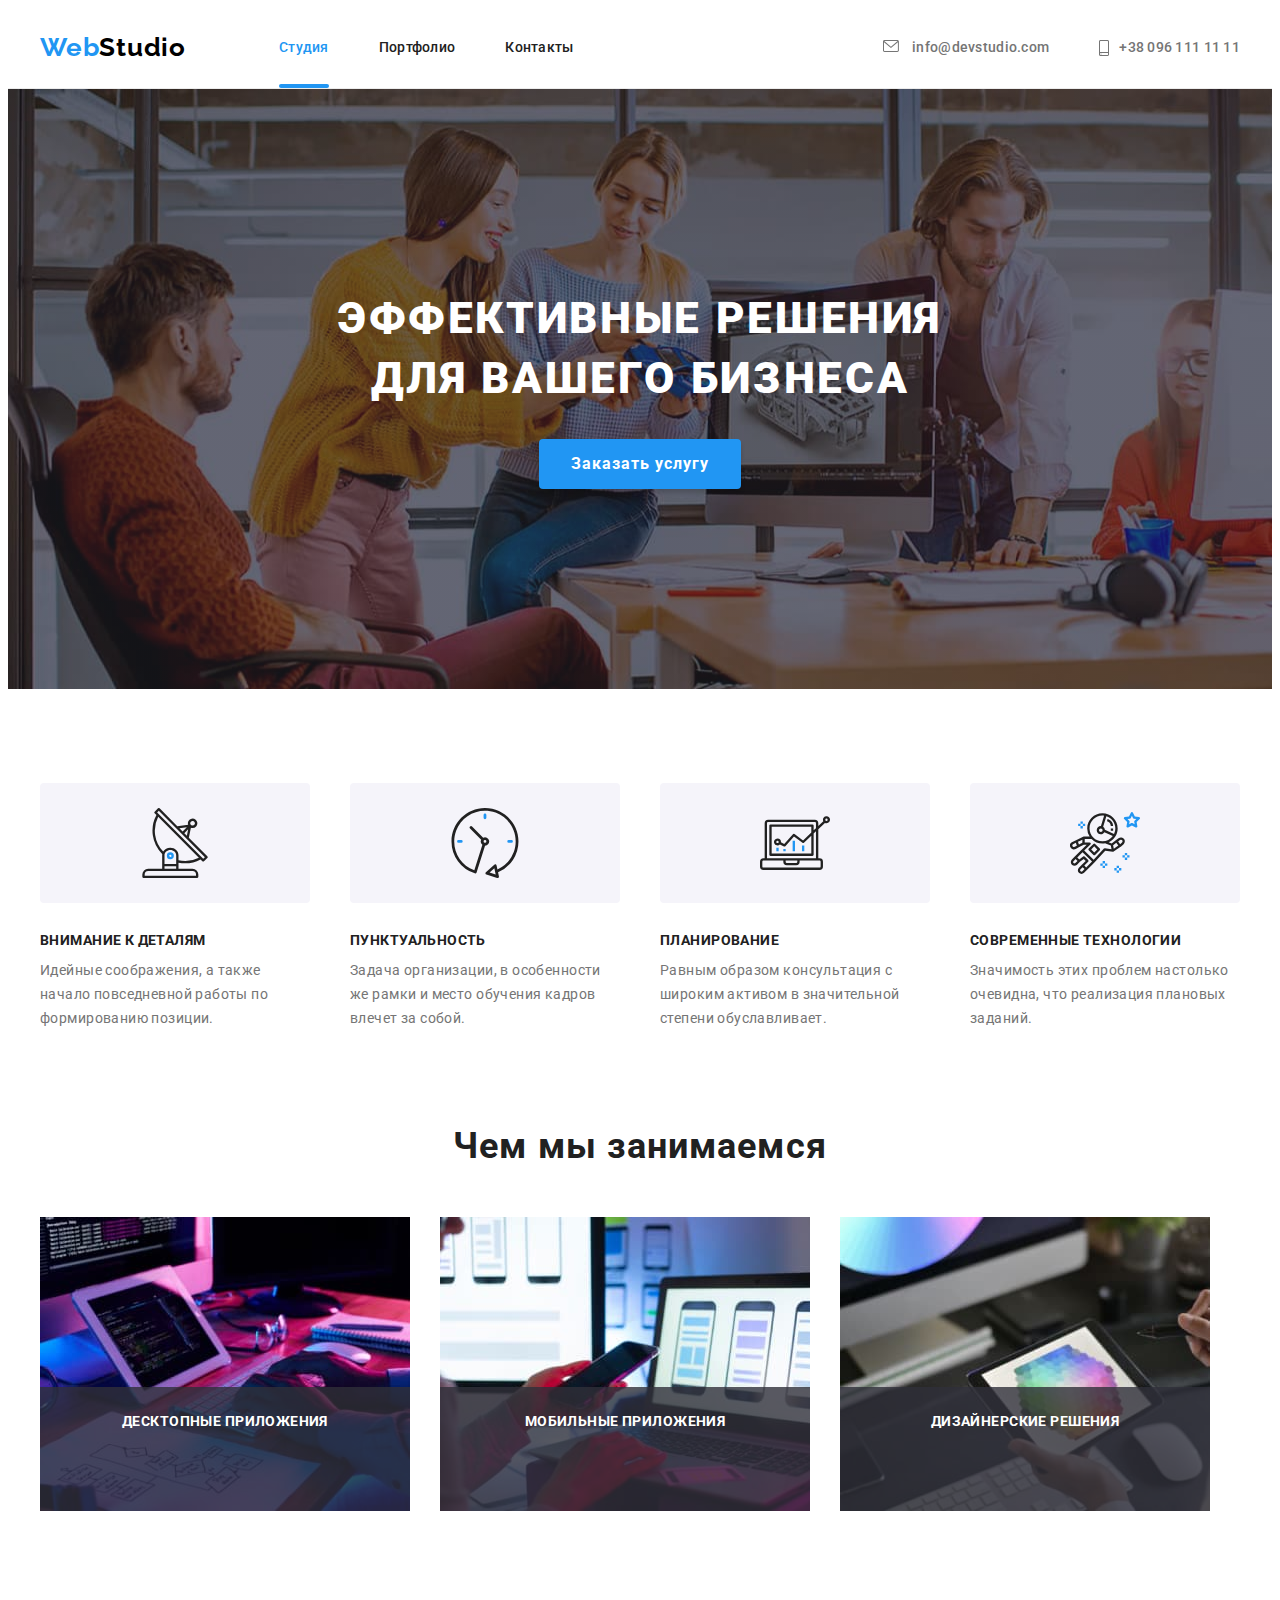
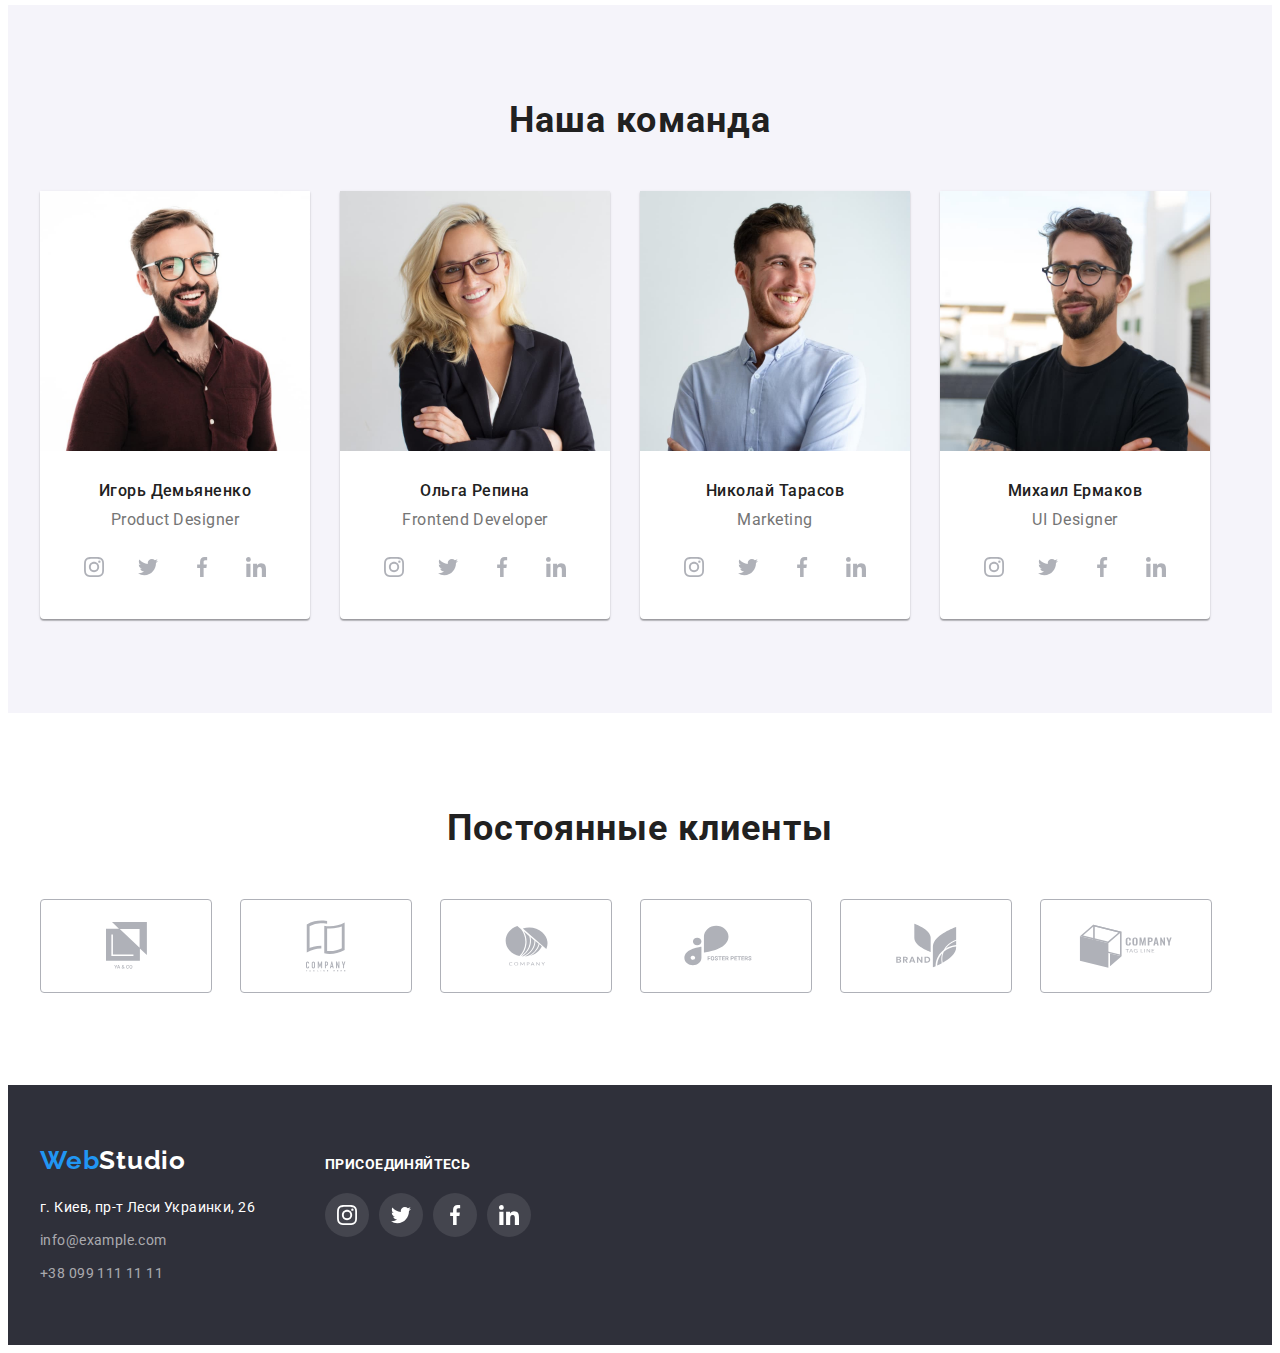
==== index.html @ 3b10139d "Initial commit" ====
<!DOCTYPE html>
<html lang="ru">
  <head>
    <meta charset="UTF-8" />
    <meta http-equiv="X-UA-Compatible" content="IE=edge" />
    <meta name="viewport" content="width=device-width, initial-scale=1.0" />
    <title>Студия</title>
    <link rel="preconnect" href="https://fonts.googleapis.com" />
    <link rel="preconnect" href="https://fonts.gstatic.com" crossorigin />
    <link
      href="https://fonts.googleapis.com/css2?family=Raleway:wght@700&family=Roboto:wght@400;500;700;900&display=swap"
      rel="stylesheet"
    />
    <link
      rel="stylesheet"
      href="https://cdnjs.cloudflare.com/ajax/libs/modern-normalize/1.1.0/modern-normalize.min.css"
      integrity="sha512-wpPYUAdjBVSE4KJnH1VR1HeZfpl1ub8YT/NKx4PuQ5NmX2tKuGu6U/JRp5y+Y8XG2tV+wKQpNHVUX03MfMFn9Q=="
      crossorigin="anonymous"
      referrerpolicy="no-referrer"
    />

    <link rel="stylesheet" href="./css/styles.css" />
  </head>

  <body>
    <header class="header">
      <div class="container">
        <nav class="nav-container">
          <a class="logo logo-up" href="./index.html">
            Web<span class="header-logo">Studio</span></a
          >
          <ul class="nav">
            <li class="nav-item">
              <a class="nav-list current" href="./index.html">Студия</a>
            </li>
            <li class="nav-item">
              <a class="nav-list" href="./portfolio.html">Портфолио</a>
            </li>
            <li class="nav-item"><a class="nav-list" href="">Контакты</a></li>
          </ul>
        </nav>
        <ul class="nav-auth">
          <li>
            <a class="mail nav-list" href="mailto:info@devstudio.com">
              <svg class="mail-icon" width="16" height="12">
                <use href="./images/icons.svg#envelope"></use>
              </svg>
              info@devstudio.com</a
            >
          </li>
          <li>
            <a class="mail nav-list tel" href="tel:380961111111">
              <svg class="mail-icon" width="10" height="16">
                <use href="./images/icons.svg#smartphone"></use>
              </svg>
              +38 096 111 11 11</a
            >
          </li>
        </ul>
      </div>
    </header>
    <main>
      <section class="section-hero">
        <h1 class="hero">
          Эффективные решения <br />
          для вашего бизнеса
        </h1>
        <button class="button-hero" type="button" data-modal-open>
          Заказать услугу
        </button>
      </section>

      <section class="section">
        <div class="container">
          <h2 class="visually-hidden">Особенности</h2>
          <ul class="feature-list">
            <li>
              <div class="feature-div">
                <svg width="70" height="70">
                  <use href="./images/icons.svg#antenna"></use>
                </svg>
              </div>
              <h3 class="feature-title">Внимание к деталям</h3>
              <p class="feature-text">
                Идейные соображения, а также начало повседневной работы по
                формированию позиции.
              </p>
            </li>
            <li>
              <div class="feature-div">
                <svg width="70" height="70">
                  <use href="./images/icons.svg#clock"></use>
                </svg>
              </div>
              <h3 class="feature-title">Пунктуальность</h3>
              <p class="feature-text">
                Задача организации, в особенности же рамки и место обучения
                кадров влечет за собой.
              </p>
            </li>
            <li>
              <div class="feature-div">
                <svg width="70" height="70">
                  <use href="./images/icons.svg#diagram"></use>
                </svg>
              </div>

              <h3 class="feature-title">Планирование</h3>
              <p class="feature-text">
                Равным образом консультация с широким активом в значительной
                степени обуславливает.
              </p>
            </li>
            <li>
              <div class="feature-div">
                <svg width="70" height="70">
                  <use href="./images/icons.svg#astronaut"></use>
                </svg>
              </div>

              <h3 class="feature-title">Современные технологии</h3>
              <p class="feature-text">
                Значимость этих проблем настолько очевидна, что реализация
                плановых заданий.
              </p>
            </li>
          </ul>
        </div>
      </section>

      <section class="promo">
        <div class="container">
          <h2 class="title">Чем мы занимаемся</h2>
          <ul class="promo-list">
            <li class="promo-item">
              <img
                src="./images/work/work-1.jpg"
                alt="Разрабатываем приложения для настольных компьютеров"
                width="370"
                height="294"
              />
              <div class="promo-bgc">
                <p class="promo-descr">Десктопные приложения</p>
              </div>
            </li>
            <li class="promo-item">
              <img
                src="./images/work/work-2.jpg"
                alt="Разрабатываем приложения для мобильных устройств"
                width="370"
                height="294"
              />
              <div class="promo-bgc">
                <p class="promo-descr">Мобильные приложения</p>
              </div>
            </li>
            <li class="promo-item">
              <img
                src="./images/work/work-3.jpg"
                alt="Разрабатываем дизайнерские проекты"
                width="370"
                height="294"
              />
              <div class="promo-bgc">
                <p class="promo-descr">Дизайнерские решения</p>
              </div>
            </li>
          </ul>
        </div>
      </section>

      <section class="team section">
        <div class="container">
          <h2 class="title">Наша команда</h2>
          <ul class="team-list">
            <li class="team-item">
              <img
                class="team-img"
                src="./images/team/team.jpg"
                alt="Игорь Демьяненко"
                width="270"
                height="260"
              />
              <div class="team-desc">
                <h3 class="team-name">Игорь Демьяненко</h3>
                <p class="team-position" lang="en">Product Designer</p>
                <ul class="social-list">
                  <li class="social-item">
                    <a
                      class="social-link"
                      href=""
                      aria-label="Icon Instagram"
                      target="_blank"
                      rel="noopener noreferrer"
                    >
                      <svg class="social-icon" width="20" height="20">
                        <use href="./images/icons.svg#instagram"></use>
                      </svg>
                    </a>
                  </li>
                  <li class="social-item">
                    <a
                      class="social-link"
                      href=""
                      aria-label="Icon Twitter"
                      target="_blank"
                      rel="noopener noreferrer"
                    >
                      <svg class="social-icon" width="20" height="20">
                        <use href="./images/icons.svg#twitter"></use>
                      </svg>
                    </a>
                  </li>
                  <li class="social-item">
                    <a
                      class="social-link"
                      href=""
                      aria-label="Icon Facebook"
                      target="_blank"
                      rel="noopener noreferrer"
                    >
                      <svg class="social-icon" width="20" height="20">
                        <use href="./images/icons.svg#facebook"></use>
                      </svg>
                    </a>
                  </li>
                  <li class="social-item">
                    <a
                      class="social-link"
                      href=""
                      aria-label="Icon Linkedin"
                      target="_blank"
                      rel="noopener noreferrer"
                    >
                      <svg class="social-icon" width="20" height="20">
                        <use href="./images/icons.svg#linkedin"></use>
                      </svg>
                    </a>
                  </li>
                </ul>
              </div>
            </li>
            <li class="team-item">
              <img
                class="team-img"
                src="./images/team/team-2.jpg"
                alt="Ольга Репина"
                width="270"
                height="260"
              />

              <div class="team-desc">
                <h3 class="team-name">Ольга Репина</h3>
                <p class="team-position" lang="en">Frontend Developer</p>
                <ul class="social-list">
                  <li class="social-item">
                    <a
                      class="social-link"
                      href=""
                      aria-label="Icon Instagram"
                      target="_blank"
                      rel="noopener noreferrer"
                    >
                      <svg class="social-icon" width="20" height="20">
                        <use href="./images/icons.svg#instagram"></use>
                      </svg>
                    </a>
                  </li>
                  <li class="social-item">
                    <a
                      class="social-link"
                      href=""
                      aria-label="Icon Twitter"
                      target="_blank"
                      rel="noopener noreferrer"
                    >
                      <svg class="social-icon" width="20" height="20">
                        <use href="./images/icons.svg#twitter"></use>
                      </svg>
                    </a>
                  </li>
                  <li class="social-item">
                    <a
                      class="social-link"
                      href=""
                      aria-label="Icon Facebook"
                      target="_blank"
                      rel="noopener noreferrer"
                    >
                      <svg class="social-icon" width="20" height="20">
                        <use href="./images/icons.svg#facebook"></use>
                      </svg>
                    </a>
                  </li>
                  <li class="social-item">
                    <a
                      class="social-link"
                      href=""
                      aria-label="Icon Linkedin"
                      target="_blank"
                      rel="noopener noreferrer"
                    >
                      <svg class="social-icon" width="20" height="20">
                        <use href="./images/icons.svg#linkedin"></use>
                      </svg>
                    </a>
                  </li>
                </ul>
              </div>
            </li>
            <li class="team-item">
              <img
                class="team-img"
                src="./images/team/team-3.jpg"
                alt="Николай Тарасов"
                width="270"
                height="260"
              />

              <div class="team-desc">
                <h3 class="team-name">Николай Тарасов</h3>
                <p class="team-position" lang="en">Marketing</p>
                <ul class="social-list">
                  <li class="social-item">
                    <a
                      class="social-link"
                      href=""
                      aria-label="Icon Instagram"
                      target="_blank"
                      rel="noopener noreferrer"
                    >
                      <svg class="social-icon" width="20" height="20">
                        <use href="./images/icons.svg#instagram"></use>
                      </svg>
                    </a>
                  </li>
                  <li class="social-item">
                    <a
                      class="social-link"
                      href=""
                      aria-label="Icon Twitter"
                      target="_blank"
                      rel="noopener noreferrer"
                    >
                      <svg class="social-icon" width="20" height="20">
                        <use href="./images/icons.svg#twitter"></use>
                      </svg>
                    </a>
                  </li>
                  <li class="social-item">
                    <a
                      class="social-link"
                      href=""
                      aria-label="Icon Facebook"
                      target="_blank"
                      rel="noopener noreferrer"
                    >
                      <svg class="social-icon" width="20" height="20">
                        <use href="./images/icons.svg#facebook"></use>
                      </svg>
                    </a>
                  </li>
                  <li class="social-item">
                    <a
                      class="social-link"
                      href=""
                      aria-label="Icon Linkedin"
                      target="_blank"
                      rel="noopener noreferrer"
                    >
                      <svg class="social-icon" width="20" height="20">
                        <use href="./images/icons.svg#linkedin"></use>
                      </svg>
                    </a>
                  </li>
                </ul>
              </div>
            </li>
            <li class="team-item">
              <img
                class="team-img"
                src="./images/team/team-4.jpg"
                alt="Михаил Ермаков"
                width="270"
                height="260"
              />
              <div class="team-desc">
                <h3 class="team-name">Михаил Ермаков</h3>
                <p class="team-position" lang="en">UI Designer</p>
                <ul class="social-list">
                  <li class="social-item">
                    <a
                      class="social-link"
                      href=""
                      aria-label="Icon Instagram"
                      target="_blank"
                      rel="noopener noreferrer"
                    >
                      <svg class="social-icon" width="20" height="20">
                        <use href="./images/icons.svg#instagram"></use>
                      </svg>
                    </a>
                  </li>
                  <li class="social-item">
                    <a
                      class="social-link"
                      href=""
                      aria-label="Icon Twitter"
                      target="_blank"
                      rel="noopener noreferrer"
                    >
                      <svg class="social-icon" width="20" height="20">
                        <use href="./images/icons.svg#twitter"></use>
                      </svg>
                    </a>
                  </li>
                  <li class="social-item">
                    <a
                      class="social-link"
                      href=""
                      aria-label="Icon Facebook"
                      target="_blank"
                      rel="noopener noreferrer"
                    >
                      <svg class="social-icon" width="20" height="20">
                        <use href="./images/icons.svg#facebook"></use>
                      </svg>
                    </a>
                  </li>
                  <li class="social-item">
                    <a
                      class="social-link"
                      href=""
                      aria-label="Icon Linkedin"
                      target="_blank"
                      rel="noopener noreferrer"
                    >
                      <svg class="social-icon" width="20" height="20">
                        <use href="./images/icons.svg#linkedin"></use>
                      </svg>
                    </a>
                  </li>
                </ul>
              </div>
            </li>
          </ul>
        </div>
      </section>

      <section class="section">
        <div class="container">
          <h2 class="title">Постоянные клиенты</h2>
          <ul class="clients-list">
            <li class="clients-item">
              <a class="clients-link" href="">
                <svg class="clients-logo" width="41" height="47">
                  <use href="./images/icons.svg#ya-co"></use>
                </svg>
              </a>
            </li>
            <li class="clients-item">
              <a class="clients-link" href="">
                <svg class="clients-logo" width="40" height="52">
                  <use href="./images/icons.svg#tagline"></use>
                </svg>
              </a>
            </li>
            <li class="clients-item">
              <a class="clients-link" href="">
                <svg class="clients-logo" width="43" height="41">
                  <use href="./images/icons.svg#company"></use>
                </svg>
              </a>
            </li>
            <li class="clients-item">
              <a class="clients-link" href="">
                <svg class="clients-logo" width="84" height="41">
                  <use href="./images/icons.svg#foster"></use>
                </svg>
              </a>
            </li>
            <li class="clients-item">
              <a class="clients-link" href="">
                <svg class="clients-logo" width="63" height="45">
                  <use href="./images/icons.svg#brand"></use>
                </svg>
              </a>
            </li>
            <li class="clients-item">
              <a class="clients-link" href="">
                <svg class="clients-logo" width="94" height="44">
                  <use href="./images/icons.svg#tag-line"></use>
                </svg>
              </a>
            </li>
          </ul>
        </div>
      </section>
    </main>
    <footer class="footer">
      <div class="container footer-org">
        <div class="div-adress">
          <a class="logo logo-down" href="./index.html">
            Web<span class="footer-logo">Studio</span></a
          >
          <address>
            <ul class="ul-adress">
              <li>
                <a
                  class="adress"
                  href="https://goo.gl/maps/PAiW9LLceKNYEAaVA"
                  target="_blank"
                  rel="noreferrer noopener nofollow"
                  >г. Киев, пр-т Леси Украинки, 26</a
                >
              </li>
              <li>
                <a class="transparency adress" href="mailto:info@example.com"
                  >info@example.com</a
                >
              </li>
              <li>
                <a class="transparency adress" href="tel:380991111111"
                  >+38 099 111 11 11</a
                >
              </li>
            </ul>
          </address>
        </div>
        <div>
          <p class="join">присоединяйтесь</p>
          <ul class="adress-list">
            <li class="adress-item">
              <a class="adress-link" href="" aria-label="Icon Instagram">
                <svg class="adress-icon" width="20" height="20">
                  <use href="./images/icons.svg#instagram"></use>
                </svg>
              </a>
            </li>
            <li class="adress-item">
              <a class="adress-link" href="" aria-label="Icon Twitter">
                <svg class="adress-icon" width="20" height="20">
                  <use href="./images/icons.svg#twitter"></use>
                </svg>
              </a>
            </li>
            <li class="adress-item">
              <a class="adress-link" href="" aria-label="Icon Facebook">
                <svg class="adress-icon" width="20" height="20">
                  <use href="./images/icons.svg#facebook"></use>
                </svg>
              </a>
            </li>
            <li class="adress-item">
              <a class="adress-link" href="" aria-label="Icon Linkedin">
                <svg class="adress-icon" width="20" height="20">
                  <use href="./images/icons.svg#linkedin"></use>
                </svg>
              </a>
            </li>
          </ul>
        </div>
      </div>
    </footer>
    <div class="backdrop is-hidden" data-modal>
      <div class="modal">
        <button class="modal-close-button" type="button" data-modal-close>
          <svg width="30" height="30">
            <use href="./images/icons.svg#close"></use>
          </svg>
        </button>
      </div>
    </div>
    <script src="./js/modal.js"></script>
  </body>
</html>
---- css/styles.css ----
/*#region General styles */

:root {
  --color-text: #757575;
  --color-h2-h3: #212121;
  --color-focus: #2196f3;
  --color-feature: #f5f4fa;
  --color-cliets: #afb1b8;
}

body {
  font-family: Roboto, sans-serif;
  color: var(--color-text);
  font-size: 14px;
}

h1,
h2,
h3,
h4,
h5,
h6,
p,
ul {
  margin: 0;
}

ul {
  padding-inline-start: 0;
}

img {
  display: block;
}

.section {
  padding-top: 94px;
  padding-bottom: 94px;
}

.container {
  width: 1200px;
  padding-left: 15px;
  padding-right: 15px;
  margin-left: auto;
  margin-right: auto;
}
/*#endregion */

/*#region  Header & Footer */

.header > .container,
.header > .container > .nav-container,
.header > .container > .nav-container > .nav,
.header > .container > .nav-auth {
  display: flex;
  justify-content: space-between;
  align-items: center;
}

.header > .container > .nav-auth {
  display: flex;
  align-items: center;
}

.nav-container > .nav > li:not(:last-child),
.nav-auth > li:not(:last-child) {
  margin-right: 50px;
}

.nav-container > .nav > li > a,
.nav-auth > li > a {
  display: inline-block;
  padding-top: 32px;
  padding-bottom: 32px;
}

.header {
  background-color: #ffffff;
  border-bottom: 1px solid #ececec;
}

.logo {
  color: var(--color-focus);
  font-family: Raleway, sans-serif;
  font-weight: 700;
  font-size: 26px;
  line-height: 1.2;
  letter-spacing: 0.03em;
  text-decoration: none;
}

.logo-up {
  margin-right: 93px;
  padding-top: 24px;
  padding-bottom: 24px;
}

.header-logo {
  color: #000000;
}

.nav,
.nav-auth,
.ul-adress,
.feature-list,
.promo-list,
.team-list,
.filter,
.portfolio-list,
.social-list,
.clients-list,
.adress-list {
  list-style-type: none;
}

.nav-list {
  font-weight: 500;
  line-height: 1.14;
  letter-spacing: 0.02em;
  color: var(--color-h2-h3);
  text-decoration: none;

  transition: color 250ms cubic-bezier(0.4, 0, 0.2, 1);
}

.nav-list:hover,
.nav-list:focus,
.mail.nav-list:hover,
.mail.nav-list:focus,
.adress:hover,
.adress:focus,
.transparency.adress:hover,
.transparency.adress:focus {
  color: var(--color-focus);
}

.nav-list.current {
  color: var(--color-focus);
}

.nav-item {
  position: relative;
}

.nav-list.current::after {
  position: absolute;
  content: "";
  display: inline-block;
  width: 100%;
  height: 4px;

  bottom: 0;
  left: 0;

  background: #2196f3;
  border-radius: 2px;
}

.nav-container {
  margin-right: auto;
}

.mail.nav-list {
  color: var(--color-text);
}

.mail-icon {
  fill: currentColor;
  margin-right: 10px;
}

.mail.nav-list.tel {
  display: flex;
  align-items: center;
}
/*#endregion */

/*#region  Hero */

.section-hero {
  background-image: linear-gradient(
      to right,
      rgba(47, 48, 58, 0.4),
      rgba(47, 48, 58, 0.4)
    ),
    url(../images/hero.jpg);
  max-width: 1600px;
  background-color: #2f303a;
  text-align: center;
  padding-top: 200px;
  padding-bottom: 200px;
  margin-right: auto;
  margin-left: auto;
}

.hero {
  font-weight: 900;
  font-size: 44px;
  line-height: 1.36;
  text-align: center;
  letter-spacing: 0.06em;
  text-transform: uppercase;
  color: #ffffff;
  margin-bottom: 30px;
}

.button-hero {
  font-family: inherit;
  font-weight: 700;
  font-size: 16px;
  line-height: 1.88;
  color: #ffffff;
  letter-spacing: 0.06em;
  background-color: var(--color-focus);
  cursor: pointer;
  padding: 10px 32px;
  box-shadow: 0px 4px 4px rgba(0, 0, 0, 0.15);
  border: none;
  border-radius: 4px;
  min-width: 200px;

  transition: background-color 250ms cubic-bezier(0.4, 0, 0.2, 1);
}

.button-hero:hover,
.button-hero:focus {
  background-color: #188ce8;
}
/*#endregion */

/*#region Modal */

.backdrop {
  position: fixed;
  top: 0;
  left: 0;
  width: 100vw;
  height: 100vh;

  background-color: rgba(0, 0, 0, 0.2);

  transition: opacity 250ms cubic-bezier(0.4, 0, 0.2, 1),
    vizibility 250ms cubic-bezier(0.4, 0, 0.2, 1);
}

.backdrop.is-hidden {
  visibility: hidden;
  opacity: 0;
  pointer-events: none;
}

.modal {
  position: absolute;
  top: 50%;
  left: 50%;
  transform: translate(-50%, -50%);

  width: 33%;
  height: 57%;

  background: #ffffff;
  box-shadow: 0px 1px 3px rgba(0, 0, 0, 0.12), 0px 1px 1px rgba(0, 0, 0, 0.14),
    0px 2px 1px rgba(0, 0, 0, 0.2);
  border-radius: 4px;

  opacity: 1;

  transition: transform 250ms cubic-bezier(0.4, 0, 0.2, 1);
}

.backdrop.is-hidden .modal {
  transform: translateY(-200%);
}

.modal-close-button {
  position: absolute;
  top: 8px;
  right: 8px;
  width: 30px;
  height: 30px;
  border-radius: 50%;
  border: none;
  padding: 0;
  cursor: pointer;
}

/*#endregion */

/*#region  Feature */

.visually-hidden {
  position: absolute;
  width: 1px;
  height: 1px;
  margin: -1px;
  border: 0;
  padding: 0;
  white-space: nowrap;
  clip-path: inset(100%);
  clip: rect(0 0 0 0);
  overflow: hidden;
}

.feature-list {
  display: flex;
  justify-content: space-between;
}

.feature-list > li:not(:last-child) {
  margin-right: 30px;
}

.feature-div {
  display: flex;
  justify-content: center;
  align-items: center;
  height: 120px;
  background-color: var(--color-feature);
  border-radius: 4px;
  margin-bottom: 30px;
}

.feature-title {
  font-size: 14px;
  line-height: 1.14;
  letter-spacing: 0.03em;
  text-transform: uppercase;
  color: var(--color-h2-h3);
  margin-bottom: 10px;
}

.feature-text {
  line-height: 1.71;
  letter-spacing: 0.03em;
  max-width: 270px;
}
/*#endregion */

/*#region  Promo */

.promo {
  padding-bottom: 94px;
}

.title {
  font-size: 36px;
  line-height: 1.17;
  text-align: center;
  letter-spacing: 0.03em;
  color: var(--color-h2-h3);
  margin-bottom: 50px;
}

.promo-list {
  display: flex;
}

.promo-list > li:not(:last-child) {
  margin-right: 30px;
}

.promo-item {
  position: relative;
}

.promo-bgc {
  position: absolute;
  bottom: 0;
  left: 0;

  width: 100%;
  height: 70px;
  padding-top: 27px;
  padding-bottom: 27px;

  text-align: center;

  background-color: rgba(47, 48, 58, 0.8);
}

.promo-descr {
  font-weight: 700;
  font-size: 14px;
  line-height: 1.14;
  letter-spacing: 0.03em;
  text-transform: uppercase;

  color: #ffffff;
}
/*#endregion */

/*#region  Team */

.team {
  background-color: #f5f4fa;
}

.team .title {
  margin-bottom: 50px;
}

.team-list {
  display: flex;
}

.team-item {
  background-color: #ffffff;
  box-shadow: 0px 1px 3px rgba(0, 0, 0, 0.12), 0px 1px 1px rgba(0, 0, 0, 0.14),
    0px 2px 1px rgba(0, 0, 0, 0.2);
  border-radius: 0px 0px 4px 4px;
}

.team-item:not(:last-child) {
  margin-right: 30px;
}

.team-desc {
  padding-top: 30px;
  padding-bottom: 30px;
}

.team-name {
  font-weight: 500;
  font-size: 16px;
  line-height: 1.19;
  text-align: center;
  letter-spacing: 0.03em;
  color: var(--color-h2-h3);
  margin-bottom: 10px;
}

.team-position {
  font-size: 16px;
  line-height: 1.19;
  text-align: center;
  letter-spacing: 0.03em;
  color: var(--color-text);
  margin-bottom: 16px;
}

.social-list {
  display: flex;
  justify-content: center;
  align-items: center;
}

.social-item:not(:last-child) {
  margin-right: 10px;
}

.social-link {
  display: flex;
  justify-content: center;
  align-items: center;

  width: 44px;
  height: 44px;

  color: #afb1b8;
  background-color: #ffffff;

  border-radius: 50%;

  transition: color 250ms cubic-bezier(0.4, 0, 0.2, 1),
    background-color 250ms cubic-bezier(0.4, 0, 0.2, 1);
}

.social-link:hover,
.social-link:focus {
  color: #ffffff;
  background-color: var(--color-focus);
}

.social-icon {
  fill: currentColor;
}

/*#endregion */

/*#region Clients */
.clients-list {
  display: flex;
}
.clients-item {
  display: block;
  width: 170px;
  height: 92px;
}

.clients-item:not(:last-child) {
  margin-right: 30px;
}

.clients-link {
  display: flex;
  justify-content: center;
  align-items: center;

  width: 100%;
  height: 100%;

  color: var(--color-cliets);

  border: 1px solid var(--color-cliets);
  border-radius: 4px;

  transition: color 250ms cubic-bezier(0.4, 0, 0.2, 1),
    border-color 250ms cubic-bezier(0.4, 0, 0.2, 1);
}

.clients-link:hover,
.clients-link:focus {
  color: var(--color-focus);
  border-color: var(--color-focus);
}

.clients-logo {
  fill: currentColor;
}
/*#endregion */

/*#region  Portfolio */

.filter {
  display: flex;
  justify-content: center;
  margin-bottom: 50px;
}

.filter .button {
  font-family: inherit;
  font-weight: 500;
  font-size: 16px;
  line-height: 1.62;
  text-align: center;
  letter-spacing: 0.03em;
  color: var(--color-h2-h3);
  background-color: #f5f4fa;
  cursor: pointer;
  padding: 6px 22px;
  border-radius: 4px;
  border: none;

  transition: color 250ms cubic-bezier(0.4, 0, 0.2, 1),
    background-color 250ms cubic-bezier(0.4, 0, 0.2, 1),
    box-shadow 250ms cubic-bezier(0.4, 0, 0.2, 1);
}

.filter .button:hover,
.filter .button:focus {
  color: #ffffff;
  background-color: var(--color-focus);
  box-shadow: 0px 3px 1px rgba(0, 0, 0, 0.1), 0px 1px 2px rgba(0, 0, 0, 0.08),
    0px 2px 2px rgba(0, 0, 0, 0.12);
  border-radius: 4px;
}

.filter li:not(:last-child) {
  margin-right: 8px;
}

.portfolio-list {
  display: flex;
  flex-wrap: wrap;
}

.portfolio-item {
  background-color: #ffffff;
}

.portfolio-item:not(:nth-child(3n)) {
  margin-right: 30px;
}

.portfolio-item:not(:nth-last-child(-n + 3)) {
  margin-bottom: 30px;
}

.portfolio-decor {
  display: block;
  text-decoration: none;

  transition: box-shadow 250ms cubic-bezier(0.4, 0, 0.2, 1);
}

.portfolio-decor:hover,
.portfolio-decor:focus {
  box-shadow: 0px 1px 1px rgba(0, 0, 0, 0.12), 0px 4px 4px rgba(0, 0, 0, 0.06),
    1px 4px 6px rgba(0, 0, 0, 0.16);
}

.portfolio-description {
  padding: 20px 24px;
  border: 1px solid #eeeeee;
  border-top: none;
}

.portfolio-company {
  font-size: 18px;
  line-height: 2;
  letter-spacing: 0.06em;
  color: var(--color-h2-h3);
  margin-bottom: 4px;
}

.portfolio-desc {
  font-size: 16px;
  line-height: 1.88;
  letter-spacing: 0.03em;
  color: var(--color-text);
}

.portfolio-vor-overlay {
  position: relative;
  overflow: hidden;
}

.portfolio-overlay {
  position: absolute;
  width: 100%;
  height: 100%;

  padding: 17% 6.5%;

  background: rgba(33, 150, 243, 0.9);

  transition: transform 250ms cubic-bezier(0.4, 0, 0.2, 1);
}

.portfolio-decor:hover .portfolio-overlay,
.portfolio-decor:focus .portfolio-overlay {
  transform: translateY(-100%);
}

.portfolio-overlay-descr {
  font-size: 18px;
  line-height: 1.56;
  letter-spacing: 0.03em;
  color: #ffffff;
}
/*#endregion */

/*#region  Only Footer */

.footer {
  background-color: #2f303a;
  padding-top: 60px;
  padding-bottom: 60px;
}

.footer-org {
  display: flex;
  align-items: baseline;
}

.div-adress {
  margin-right: 70px;
}

.logo-down {
  display: inline-block;
  margin-bottom: 20px;
}

.footer-logo {
  color: #ffffff;
}

.footer > .container > .logo {
  display: inline-block;
  margin-bottom: 20px;
}

.adress {
  line-height: 1.7;
  letter-spacing: 0.03em;
  color: #ffffff;
  text-decoration: none;
  font-style: normal;

  transition: color 250ms cubic-bezier(0.4, 0, 0.2, 1);
}

.transparency.adress {
  color: rgba(255, 255, 255, 0.6);
}

.ul-adress li:not(:last-child) {
  margin-bottom: 9px;
}

.join {
  font-weight: 700;
  line-height: 1.14;
  letter-spacing: 0.03em;
  text-transform: uppercase;
  color: #ffffff;

  margin-bottom: 20px;
}

.adress-list {
  display: flex;
  justify-content: left;
  align-items: center;
}

.adress-item:not(:last-child) {
  margin-right: 10px;
}

.adress-link {
  display: flex;
  justify-content: center;
  align-items: center;

  width: 44px;
  height: 44px;

  color: #ffffff;
  background-color: rgba(255, 255, 255, 0.1);
  border-radius: 50%;

  transition: background-color 250ms cubic-bezier(0.4, 0, 0.2, 1);
}

.adress-link:hover,
.adress-link:focus {
  color: #ffffff;
  background-color: var(--color-focus);
}

.adress-icon {
  fill: currentColor;
}
/*#endregion */
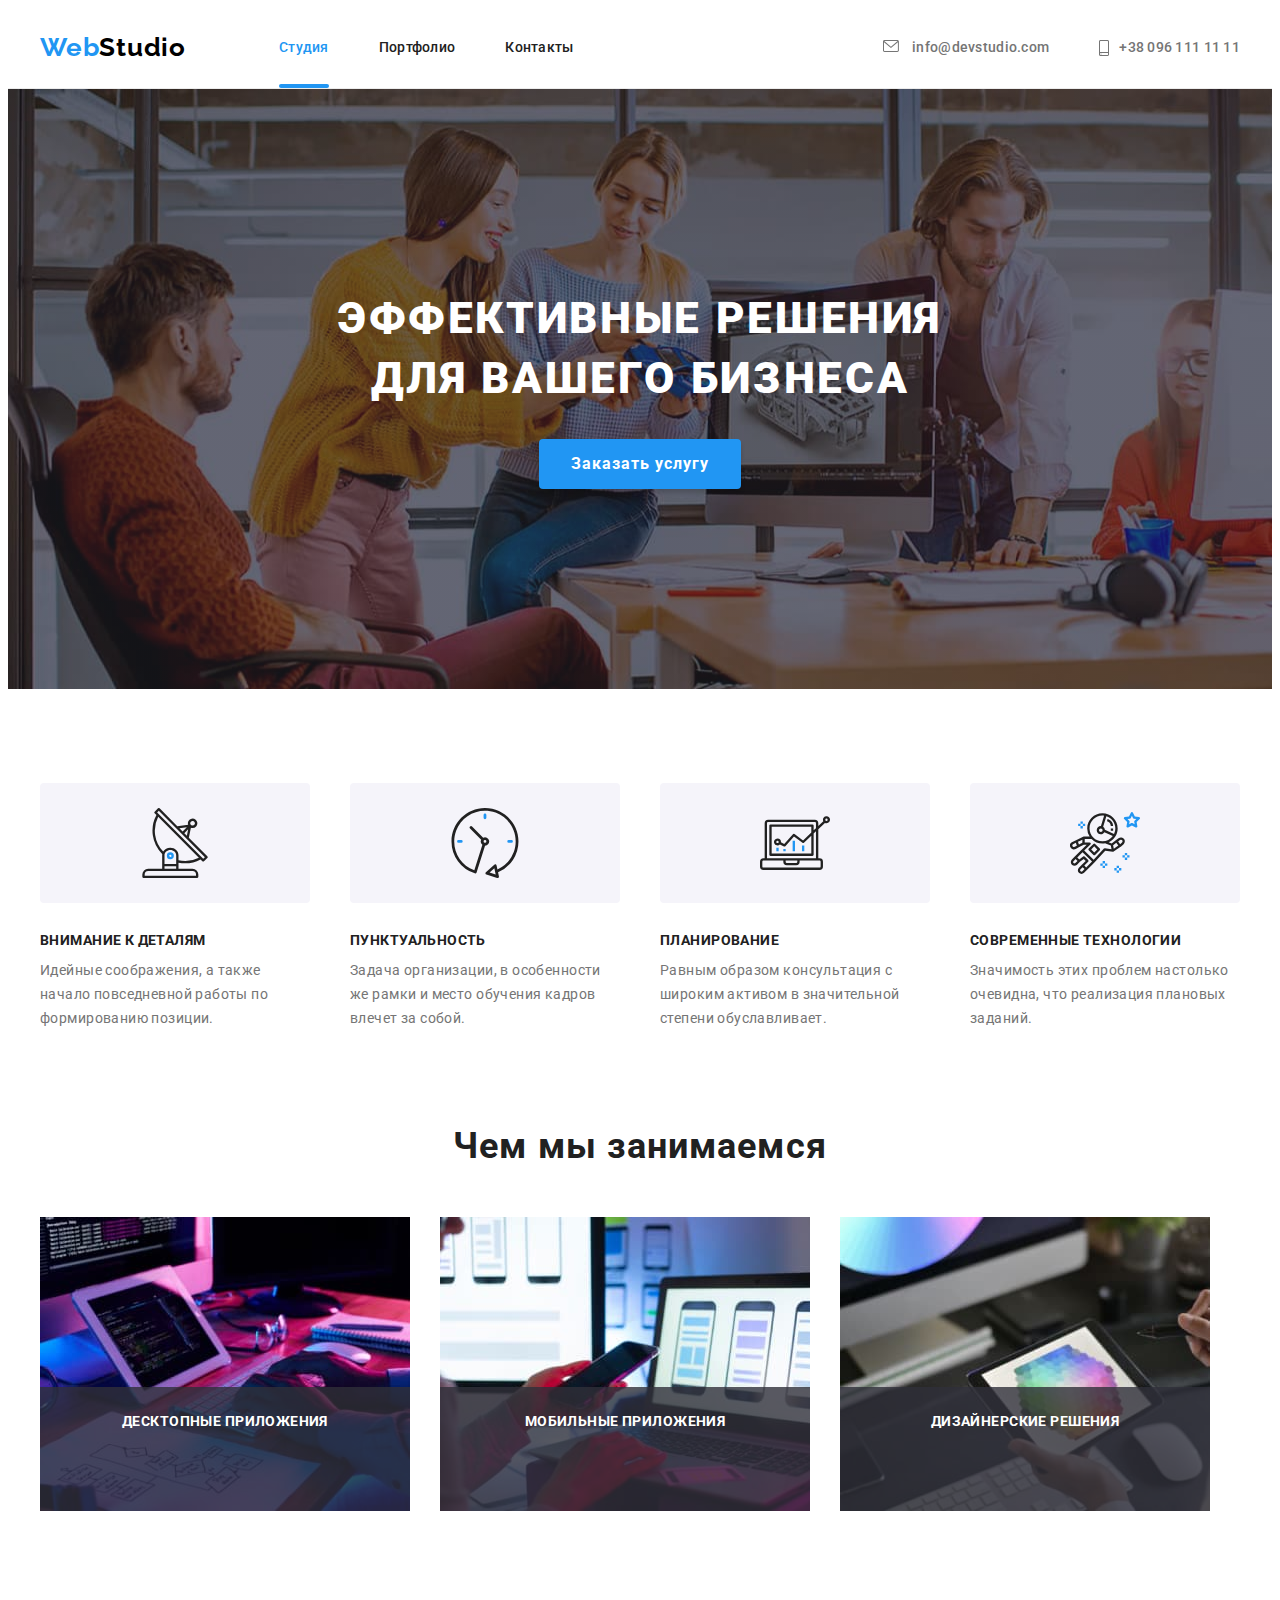
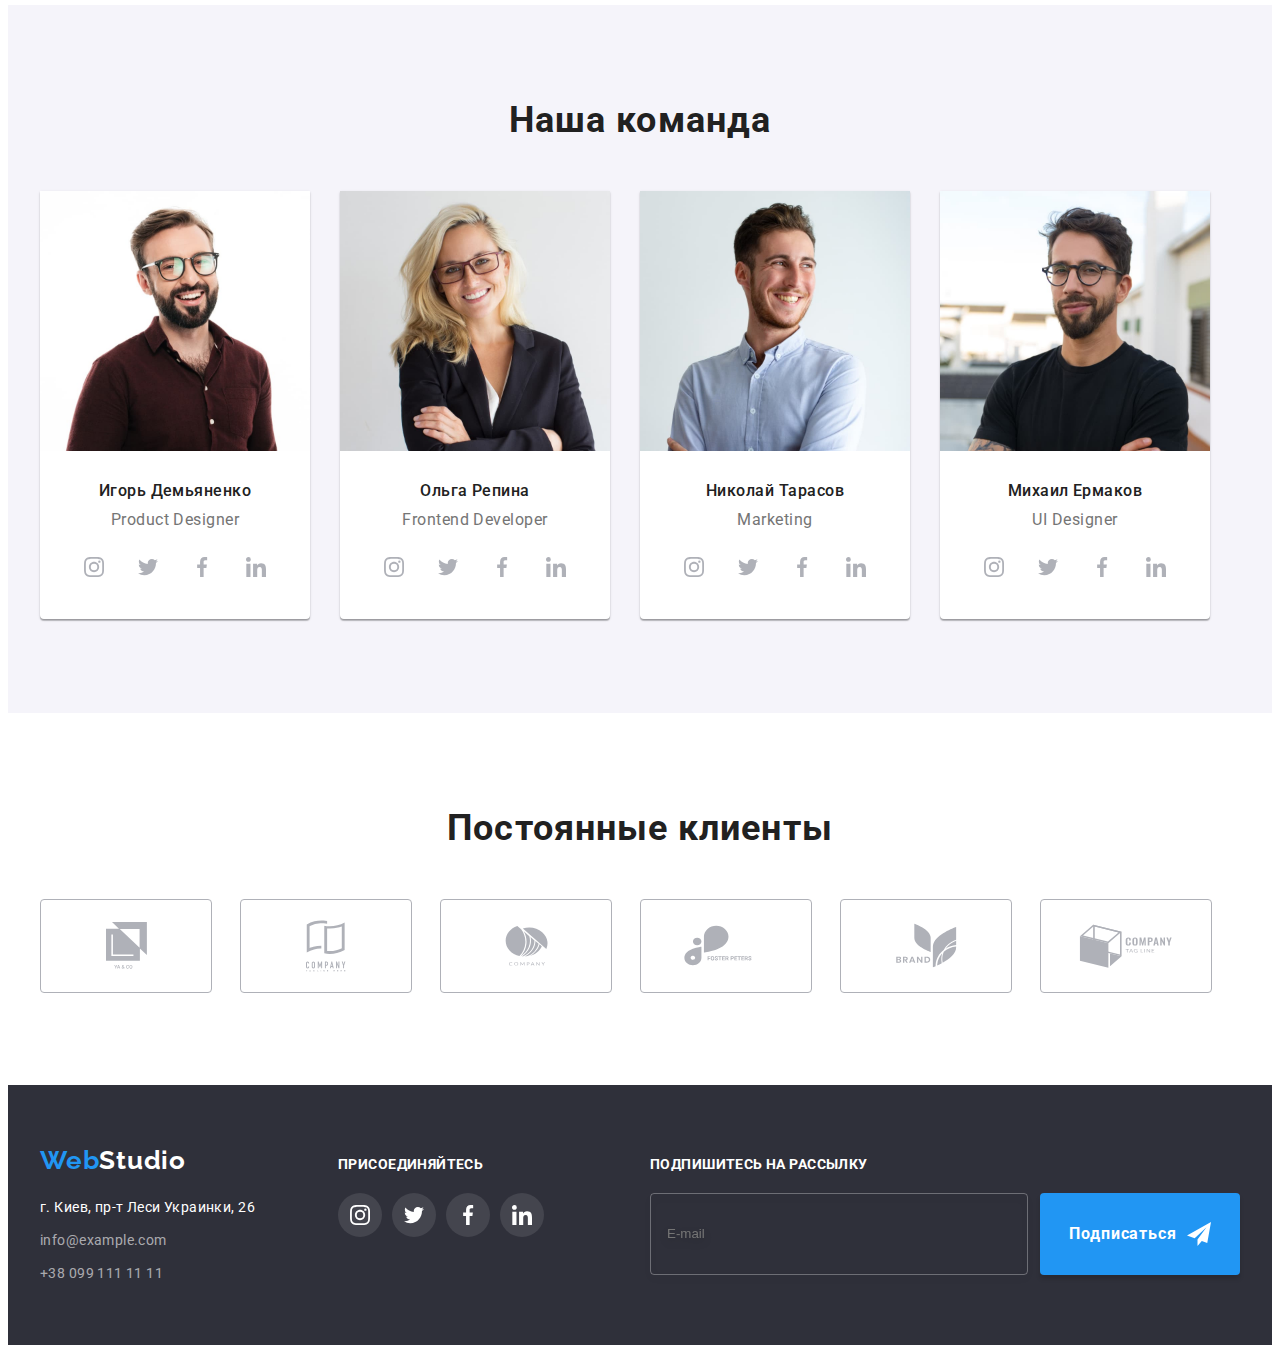
==== commit 611842ed: "HW-06 V.1.0." ====
--- a/index.html
+++ b/index.html
@@ -527,7 +527,7 @@
             </ul>
           </address>
         </div>
-        <div>
+        <div class="div-join">
           <p class="join">присоединяйтесь</p>
           <ul class="adress-list">
             <li class="adress-item">
@@ -560,12 +560,82 @@
             </li>
           </ul>
         </div>
+        <form autocomplete="off">
+          <label class="subsc-label" for="subscription"
+            >Подпишитесь на рассылку</label
+          >
+          <div class="subscription">
+            <input
+              class="subsc-input"
+              type="email"
+              name="subscription"
+              id="subscription"
+              placeholder="E-mail"
+            />
+            <button class="subscr-btn" type="submit">
+              <p>Подписаться</p>
+              <svg class="subscr-icon" width="24" height="24">
+                <use href="./images/icons.svg#icon-send"></use>
+              </svg>
+            </button>
+          </div>
+        </form>
       </div>
     </footer>
     <div class="backdrop is-hidden" data-modal>
       <div class="modal">
+        <strong class="modal-title"
+          >Оставьте свои данные, мы вам перезвоним</strong
+        >
+        <label class="modal-label">
+          <input class="modal-input" type="text" name="name" />
+          <span class="modal-descr">Имя</span>
+          <svg class="modal-icon" width="18" height="18">
+            <use href="./images/icons.svg#person-modal"></use>
+          </svg>
+        </label>
+        <label class="modal-label">
+          <input class="modal-input" type="tel" name="tel" />
+          <span class="modal-descr">Телефон</span>
+          <svg class="modal-icon" width="18" height="18">
+            <use href="./images/icons.svg#phone-modal"></use>
+          </svg>
+        </label>
+        <label class="modal-label">
+          <input class="modal-input" type="email" name="e-mail" />
+          <span class="modal-descr">Почта</span>
+          <svg class="modal-icon" width="18" height="18">
+            <use href="./images/icons.svg#email-modal"></use>
+          </svg>
+        </label>
+        <div class="modal-area-form">
+          <textarea
+            class="modal-area"
+            name="textarea"
+            rows="10"
+            id="textarea"
+            placeholder="Введите текст"
+          ></textarea>
+          <label class="modal-descr" for="textarea">Комментарий</label>
+        </div>
+
+        <label class="checkbox-form">
+          <input class="checkbox visually-hidden" type="checkbox" />
+          <span class="checkbox-icon">
+            <svg width="16" height="15">
+              <use href="./images/icons.svg#icon-check-modal"></use>
+            </svg>
+          </span>
+          <span class="checkbox-tex"
+            >Соглашаюсь с рассылкой и принимаю
+            <a class="license" href="">Условия договора</a></span
+          >
+        </label>
+
+        <button class="button-hero" type="submit">Отправить</button>
+
         <button class="modal-close-button" type="button" data-modal-close>
-          <svg width="30" height="30">
+          <svg class="mod-close" width="18" height="18">
             <use href="./images/icons.svg#close"></use>
           </svg>
         </button>
--- a/css/styles.css
+++ b/css/styles.css
@@ -6,6 +6,8 @@
   --color-focus: #2196f3;
   --color-feature: #f5f4fa;
   --color-cliets: #afb1b8;
+  --color-footer: #2f303a;
+  --general-animation: 250ms cubic-bezier(0.4, 0, 0.2, 1);
 }
 
 body {
@@ -121,7 +123,7 @@
   color: var(--color-h2-h3);
   text-decoration: none;
 
-  transition: color 250ms cubic-bezier(0.4, 0, 0.2, 1);
+  transition: color var(--general-animation);
 }
 
 .nav-list:hover,
@@ -220,7 +222,7 @@
   border-radius: 4px;
   min-width: 200px;
 
-  transition: background-color 250ms cubic-bezier(0.4, 0, 0.2, 1);
+  transition: background-color var(--general-animation);
 }
 
 .button-hero:hover,
@@ -240,8 +242,8 @@
 
   background-color: rgba(0, 0, 0, 0.2);
 
-  transition: opacity 250ms cubic-bezier(0.4, 0, 0.2, 1),
-    vizibility 250ms cubic-bezier(0.4, 0, 0.2, 1);
+  transition: opacity var(--general-animation),
+    vizibility var(--general-animation);
 }
 
 .backdrop.is-hidden {
@@ -256,8 +258,13 @@
   left: 50%;
   transform: translate(-50%, -50%);
 
-  width: 33%;
-  height: 57%;
+  display: flex;
+  flex-direction: column;
+  justify-content: normal;
+  align-items: center;
+
+  width: 40%;
+  padding: 40px;
 
   background: #ffffff;
   box-shadow: 0px 1px 3px rgba(0, 0, 0, 0.12), 0px 1px 1px rgba(0, 0, 0, 0.14),
@@ -266,23 +273,179 @@
 
   opacity: 1;
 
-  transition: transform 250ms cubic-bezier(0.4, 0, 0.2, 1);
+  transition: transform var(--general-animation);
 }
 
 .backdrop.is-hidden .modal {
   transform: translateY(-200%);
 }
 
+.modal-title {
+  display: inline;
+
+  margin-bottom: 30px;
+
+  font-size: 20px;
+  line-height: 1.15;
+  letter-spacing: 0.03em;
+  color: var(--color-h2-h3);
+}
+
+.modal-label {
+  position: relative;
+  width: 100%;
+  height: 40px;
+
+  margin-bottom: 28px;
+}
+
+.modal-input {
+  width: 100%;
+  height: 100%;
+
+  padding-left: 42px;
+
+  border: 1px solid rgba(33, 33, 33, 0.2);
+  border-radius: 4px;
+
+  transition: border var(--general-animation);
+}
+
+.modal-input:focus,
+.modal-area:focus {
+  border-color: var(--color-focus);
+  outline: transparent;
+}
+
+.modal-descr {
+  display: inline-block;
+  position: absolute;
+  top: -18px;
+  left: 0;
+
+  font-size: 12px;
+  line-height: 1.17;
+  letter-spacing: 0.01em;
+  color: var(--color-text);
+}
+
+.modal-icon {
+  position: absolute;
+  top: 50%;
+  left: 14px;
+  transform: translateY(-50%);
+
+  transition: fill var(--general-animation);
+}
+
+.modal-input:focus ~ .modal-icon {
+  fill: var(--color-focus);
+}
+
+.modal-area-form {
+  position: relative;
+  width: 100%;
+  margin-bottom: 20px;
+}
+
+.modal-area {
+  width: 100%;
+
+  padding: 8px;
+  resize: none;
+
+  font-size: 12px;
+  line-height: 1.17;
+  letter-spacing: 0.01em;
+  color: #000000;
+
+  border: 1px solid rgba(33, 33, 33, 0.2);
+  border-radius: 4px;
+}
+
+.modal-area::placeholder {
+  font-size: 12px;
+  line-height: 1.17;
+  letter-spacing: 0.01em;
+  color: rgba(117, 117, 117, 0.5);
+}
+
+.checkbox-form {
+  display: flex;
+  align-items: center;
+
+  margin-bottom: 30px;
+
+  font-size: 14px;
+  line-height: 1.71;
+  letter-spacing: 0.03em;
+  color: var(--color-text);
+}
+
+.checkbox-icon {
+  display: flex;
+  align-items: center;
+  justify-content: center;
+
+  width: 16px;
+  height: 15px;
+  margin-right: 8px;
+
+  fill: transparent;
+
+  border-radius: 2px;
+  outline: 2px solid var(--color-h2-h3);
+  outline-offset: -2px;
+
+  transition: fill var(--general-animation),
+    backgroud-color var(--general-animation),
+    outline-color var(--general-animation);
+}
+
+.checkbox:focus + .checkbox-icon {
+  outline-color: var(--color-focus);
+}
+
+.checkbox:checked + .checkbox-icon {
+  fill: #ffffff;
+  background-color: var(--color-focus);
+  outline: none;
+}
+
+.license {
+  cursor: pointer;
+}
+
 .modal-close-button {
   position: absolute;
+
+  display: flex;
+  align-items: center;
+  justify-content: center;
+
   top: 8px;
   right: 8px;
   width: 30px;
   height: 30px;
+  padding: 0;
+
+  background-color: #ffffff;
+  border: 1px solid rgba(0, 0, 0, 0.1);
   border-radius: 50%;
-  border: none;
-  padding: 0;
+
   cursor: pointer;
+
+  transition: fill var(--general-animation);
+}
+
+.mod-close {
+  fill: var(--color-h2-h3);
+
+  transition: fill var(--general-animation);
+}
+
+.modal-close-button:hover .mod-close {
+  fill: var(--color-focus);
 }
 
 /*#endregion */
@@ -462,8 +625,8 @@
 
   border-radius: 50%;
 
-  transition: color 250ms cubic-bezier(0.4, 0, 0.2, 1),
-    background-color 250ms cubic-bezier(0.4, 0, 0.2, 1);
+  transition: color var(--general-animation),
+    background-color var(--general-animation);
 }
 
 .social-link:hover,
@@ -505,8 +668,8 @@
   border: 1px solid var(--color-cliets);
   border-radius: 4px;
 
-  transition: color 250ms cubic-bezier(0.4, 0, 0.2, 1),
-    border-color 250ms cubic-bezier(0.4, 0, 0.2, 1);
+  transition: color var(--general-animation),
+    border-color var(--general-animation);
 }
 
 .clients-link:hover,
@@ -542,9 +705,9 @@
   border-radius: 4px;
   border: none;
 
-  transition: color 250ms cubic-bezier(0.4, 0, 0.2, 1),
-    background-color 250ms cubic-bezier(0.4, 0, 0.2, 1),
-    box-shadow 250ms cubic-bezier(0.4, 0, 0.2, 1);
+  transition: color var(--general-animation),
+    background-color var(--general-animation),
+    box-shadow var(--general-animation);
 }
 
 .filter .button:hover,
@@ -581,7 +744,7 @@
   display: block;
   text-decoration: none;
 
-  transition: box-shadow 250ms cubic-bezier(0.4, 0, 0.2, 1);
+  transition: box-shadow var(--general-animation);
 }
 
 .portfolio-decor:hover,
@@ -625,7 +788,7 @@
 
   background: rgba(33, 150, 243, 0.9);
 
-  transition: transform 250ms cubic-bezier(0.4, 0, 0.2, 1);
+  transition: transform var(--general-animation);
 }
 
 .portfolio-decor:hover .portfolio-overlay,
@@ -644,7 +807,7 @@
 /*#region  Only Footer */
 
 .footer {
-  background-color: #2f303a;
+  background-color: var(--color-footer);
   padding-top: 60px;
   padding-bottom: 60px;
 }
@@ -652,6 +815,7 @@
 .footer-org {
   display: flex;
   align-items: baseline;
+  justify-content: space-between;
 }
 
 .div-adress {
@@ -679,7 +843,7 @@
   text-decoration: none;
   font-style: normal;
 
-  transition: color 250ms cubic-bezier(0.4, 0, 0.2, 1);
+  transition: color var(--general-animation);
 }
 
 .transparency.adress {
@@ -722,7 +886,7 @@
   background-color: rgba(255, 255, 255, 0.1);
   border-radius: 50%;
 
-  transition: background-color 250ms cubic-bezier(0.4, 0, 0.2, 1);
+  transition: background-color var(--general-animation);
 }
 
 .adress-link:hover,
@@ -734,4 +898,75 @@
 .adress-icon {
   fill: currentColor;
 }
+
+.div-join {
+  margin-right: 93px;
+}
+
+.subsc-label {
+  display: inline-block;
+  font-weight: 700;
+  font-size: 14px;
+  line-height: 1.14;
+  letter-spacing: 0.03em;
+  text-transform: uppercase;
+  color: #ffffff;
+  margin-bottom: 20px;
+}
+
+.subscription {
+  display: flex;
+}
+
+.subsc-input {
+  width: 358px;
+  height: 50px;
+  margin-right: 12px;
+  padding-left: 16px;
+  padding-top: 15px;
+  padding-bottom: 15px;
+
+  color: #ffffff;
+
+  background-color: transparent;
+  border: 1px solid rgba(255, 255, 255, 0.3);
+  filter: drop-shadow(0px 4px 4px rgba(0, 0, 0, 0.15));
+  border-radius: 4px;
+
+  transition: border var(--general-animation);
+}
+
+.subsc-input:focus {
+  border-color: var(--color-focus);
+  outline: transparent;
+}
+
+.subscr-btn {
+  display: flex;
+  justify-content: center;
+  align-items: center;
+
+  font-family: inherit;
+  font-weight: 700;
+  font-size: 16px;
+  line-height: 1.88;
+  color: #ffffff;
+  letter-spacing: 0.06em;
+  background-color: var(--color-focus);
+  cursor: pointer;
+  padding: 10px 28px;
+  box-shadow: 0px 4px 4px rgba(0, 0, 0, 0.15);
+  border: none;
+  border-radius: 4px;
+  min-width: 200px;
+}
+
+.subscr-btn > p {
+  margin-right: 10px;
+}
+
+.subscr-icon {
+  fill: #ffffff;
+}
+
 /*#endregion */
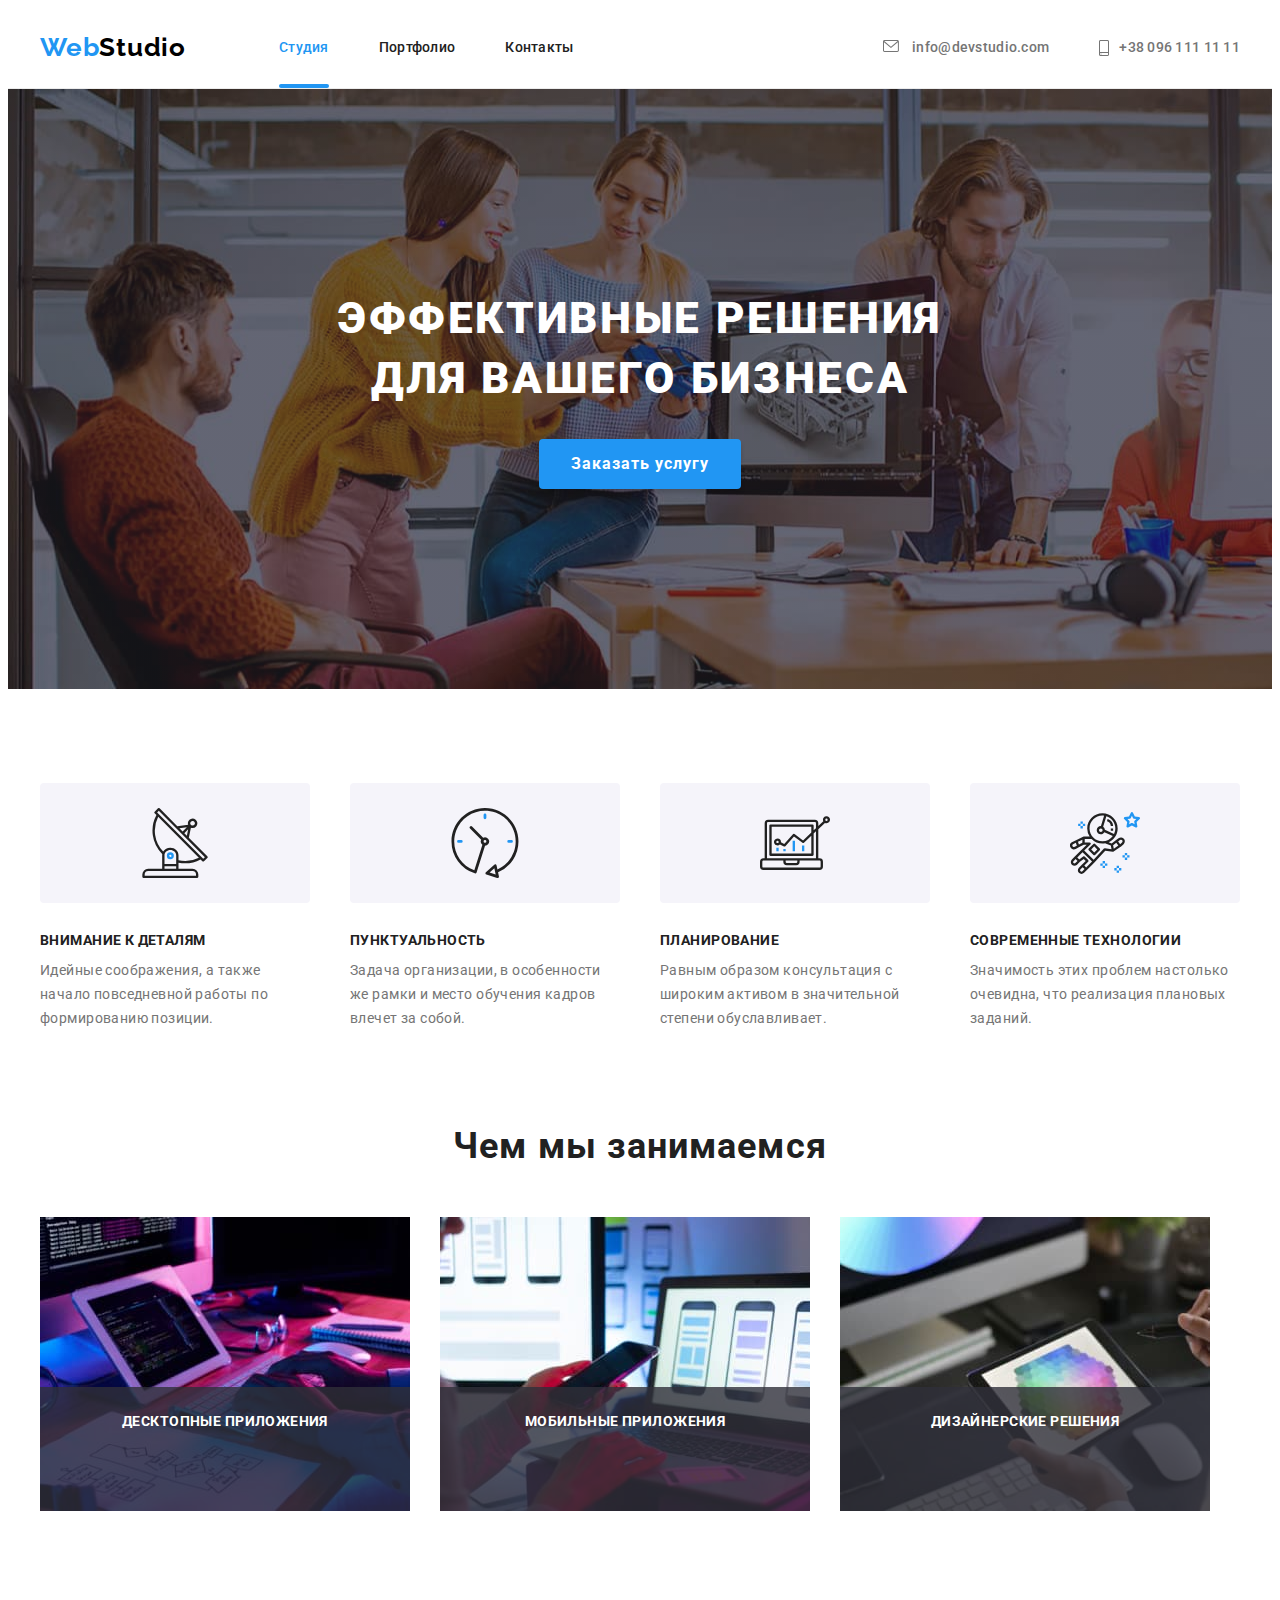
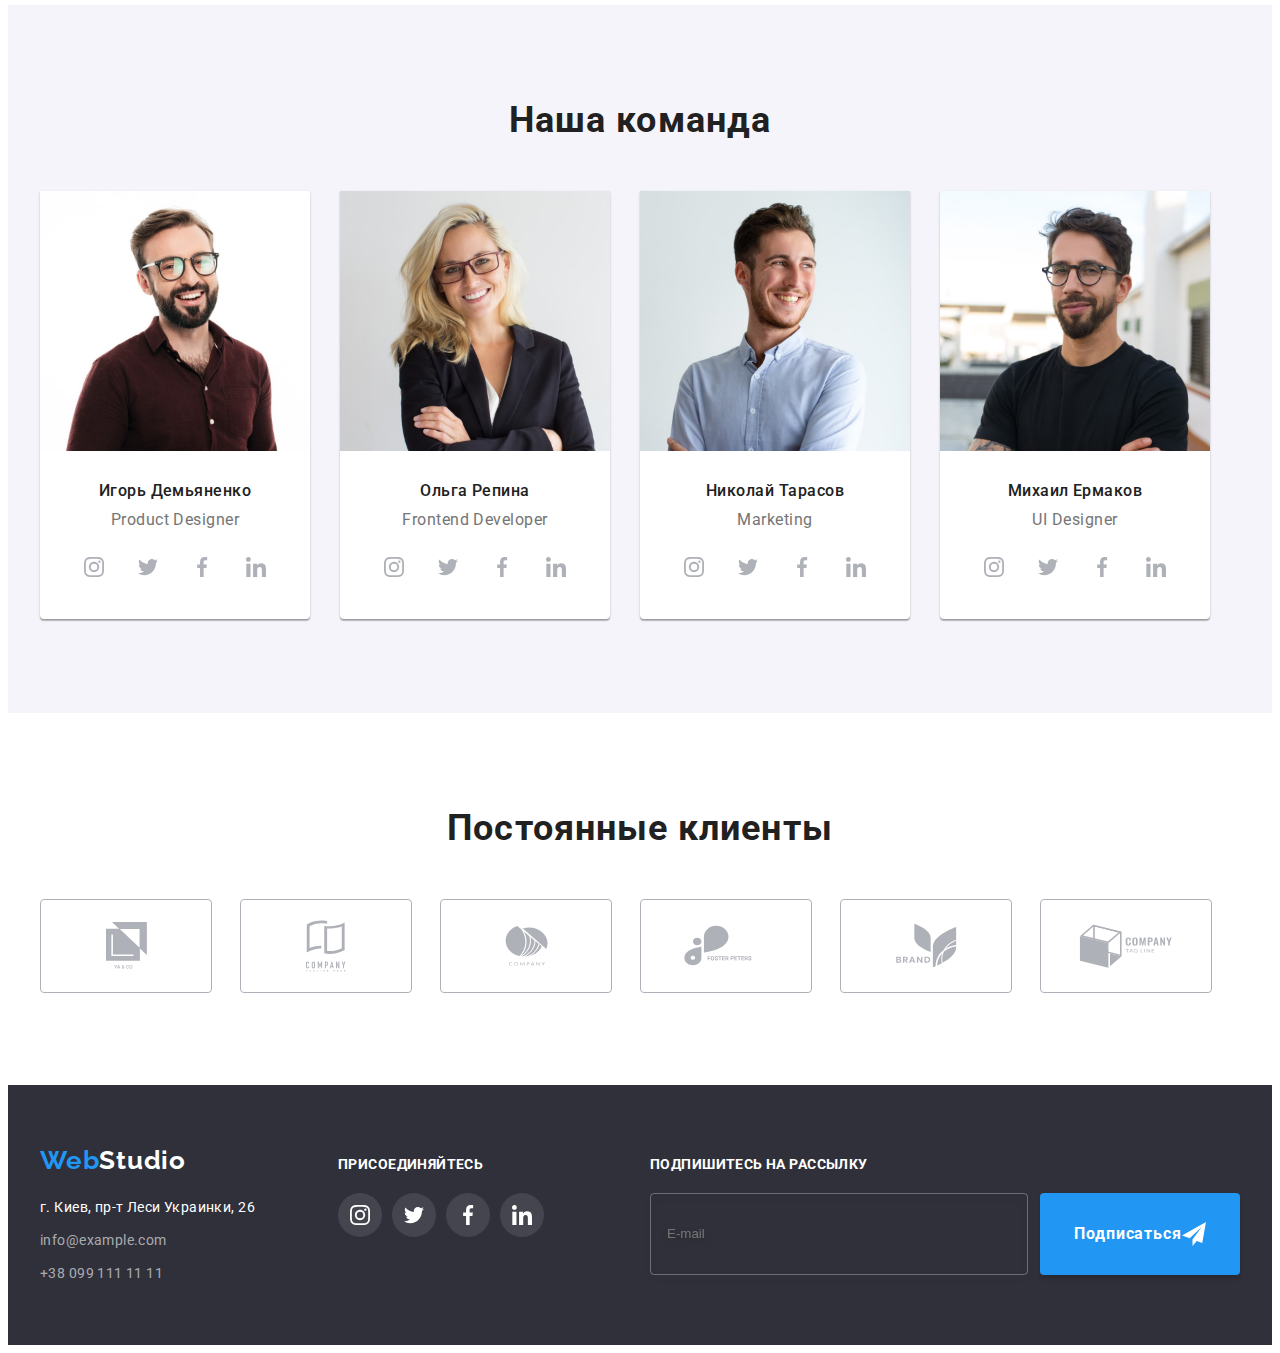
==== commit 01bc9e7d: "HW-06 V.1.1.-fix" ====
--- a/index.html
+++ b/index.html
@@ -573,7 +573,7 @@
               placeholder="E-mail"
             />
             <button class="subscr-btn" type="submit">
-              <p>Подписаться</p>
+              <span>Подписаться</span>
               <svg class="subscr-icon" width="24" height="24">
                 <use href="./images/icons.svg#icon-send"></use>
               </svg>
@@ -584,31 +584,44 @@
     </footer>
     <div class="backdrop is-hidden" data-modal>
       <div class="modal">
+        <button class="modal-close-button" type="button" data-modal-close>
+          <svg class="mod-close" width="18" height="18">
+            <use href="./images/icons.svg#close"></use>
+          </svg>
+        </button>
+
         <strong class="modal-title"
           >Оставьте свои данные, мы вам перезвоним</strong
         >
         <label class="modal-label">
-          <input class="modal-input" type="text" name="name" />
           <span class="modal-descr">Имя</span>
-          <svg class="modal-icon" width="18" height="18">
-            <use href="./images/icons.svg#person-modal"></use>
-          </svg>
+          <span class="space-input">
+            <input class="modal-input" type="text" name="name" />
+            <svg class="modal-icon" width="18" height="18">
+              <use href="./images/icons.svg#person-modal"></use>
+            </svg>
+          </span>
         </label>
         <label class="modal-label">
-          <input class="modal-input" type="tel" name="tel" />
           <span class="modal-descr">Телефон</span>
-          <svg class="modal-icon" width="18" height="18">
-            <use href="./images/icons.svg#phone-modal"></use>
-          </svg>
+          <span class="space-input">
+            <input class="modal-input" type="tel" name="tel" />
+            <svg class="modal-icon" width="18" height="18">
+              <use href="./images/icons.svg#phone-modal"></use>
+            </svg>
+          </span>
         </label>
         <label class="modal-label">
-          <input class="modal-input" type="email" name="e-mail" />
           <span class="modal-descr">Почта</span>
-          <svg class="modal-icon" width="18" height="18">
-            <use href="./images/icons.svg#email-modal"></use>
-          </svg>
+          <span class="space-input">
+            <input class="modal-input" type="email" name="e-mail" />
+            <svg class="modal-icon" width="18" height="18">
+              <use href="./images/icons.svg#email-modal"></use>
+            </svg>
+          </span>
         </label>
         <div class="modal-area-form">
+          <label class="modal-descr" for="textarea">Комментарий</label>
           <textarea
             class="modal-area"
             name="textarea"
@@ -616,7 +629,6 @@
             id="textarea"
             placeholder="Введите текст"
           ></textarea>
-          <label class="modal-descr" for="textarea">Комментарий</label>
         </div>
 
         <label class="checkbox-form">
@@ -633,12 +645,6 @@
         </label>
 
         <button class="button-hero" type="submit">Отправить</button>
-
-        <button class="modal-close-button" type="button" data-modal-close>
-          <svg class="mod-close" width="18" height="18">
-            <use href="./images/icons.svg#close"></use>
-          </svg>
-        </button>
       </div>
     </div>
     <script src="./js/modal.js"></script>
--- a/css/styles.css
+++ b/css/styles.css
@@ -263,7 +263,8 @@
   justify-content: normal;
   align-items: center;
 
-  width: 40%;
+  width: 528px;
+
   padding: 40px;
 
   background: #ffffff;
@@ -280,10 +281,43 @@
   transform: translateY(-200%);
 }
 
+.modal-close-button {
+  position: absolute;
+
+  display: flex;
+  align-items: center;
+  justify-content: center;
+
+  top: 8px;
+  right: 8px;
+  width: 30px;
+  height: 30px;
+  padding: 0;
+
+  background-color: #ffffff;
+  border: 1px solid rgba(0, 0, 0, 0.1);
+  border-radius: 50%;
+
+  cursor: pointer;
+
+  transition: fill var(--general-animation);
+}
+
+.mod-close {
+  fill: var(--color-h2-h3);
+
+  transition: fill var(--general-animation);
+}
+
+.modal-close-button:hover .mod-close,
+.modal-close-button:focus .mod-close {
+  fill: var(--color-focus);
+}
+
 .modal-title {
   display: inline;
 
-  margin-bottom: 30px;
+  margin-bottom: 12px;
 
   font-size: 20px;
   line-height: 1.15;
@@ -292,11 +326,27 @@
 }
 
 .modal-label {
+  display: block;
+  width: 100%;
+
+  margin-bottom: 10px;
+}
+
+.modal-descr {
+  display: inline-block;
+
+  margin-bottom: 4px;
+
+  font-size: 12px;
+  line-height: 1.17;
+  letter-spacing: 0.01em;
+  color: var(--color-text);
+}
+
+.space-input {
   position: relative;
-  width: 100%;
+  display: block;
   height: 40px;
-
-  margin-bottom: 28px;
 }
 
 .modal-input {
@@ -315,18 +365,6 @@
 .modal-area:focus {
   border-color: var(--color-focus);
   outline: transparent;
-}
-
-.modal-descr {
-  display: inline-block;
-  position: absolute;
-  top: -18px;
-  left: 0;
-
-  font-size: 12px;
-  line-height: 1.17;
-  letter-spacing: 0.01em;
-  color: var(--color-text);
 }
 
 .modal-icon {
@@ -338,12 +376,11 @@
   transition: fill var(--general-animation);
 }
 
-.modal-input:focus ~ .modal-icon {
+.modal-input:focus + .modal-icon {
   fill: var(--color-focus);
 }
 
 .modal-area-form {
-  position: relative;
   width: 100%;
   margin-bottom: 20px;
 }
@@ -414,38 +451,7 @@
 
 .license {
   cursor: pointer;
-}
-
-.modal-close-button {
-  position: absolute;
-
-  display: flex;
-  align-items: center;
-  justify-content: center;
-
-  top: 8px;
-  right: 8px;
-  width: 30px;
-  height: 30px;
-  padding: 0;
-
-  background-color: #ffffff;
-  border: 1px solid rgba(0, 0, 0, 0.1);
-  border-radius: 50%;
-
-  cursor: pointer;
-
-  transition: fill var(--general-animation);
-}
-
-.mod-close {
-  fill: var(--color-h2-h3);
-
-  transition: fill var(--general-animation);
-}
-
-.modal-close-button:hover .mod-close {
-  fill: var(--color-focus);
+  color: var(--color-focus);
 }
 
 /*#endregion */
